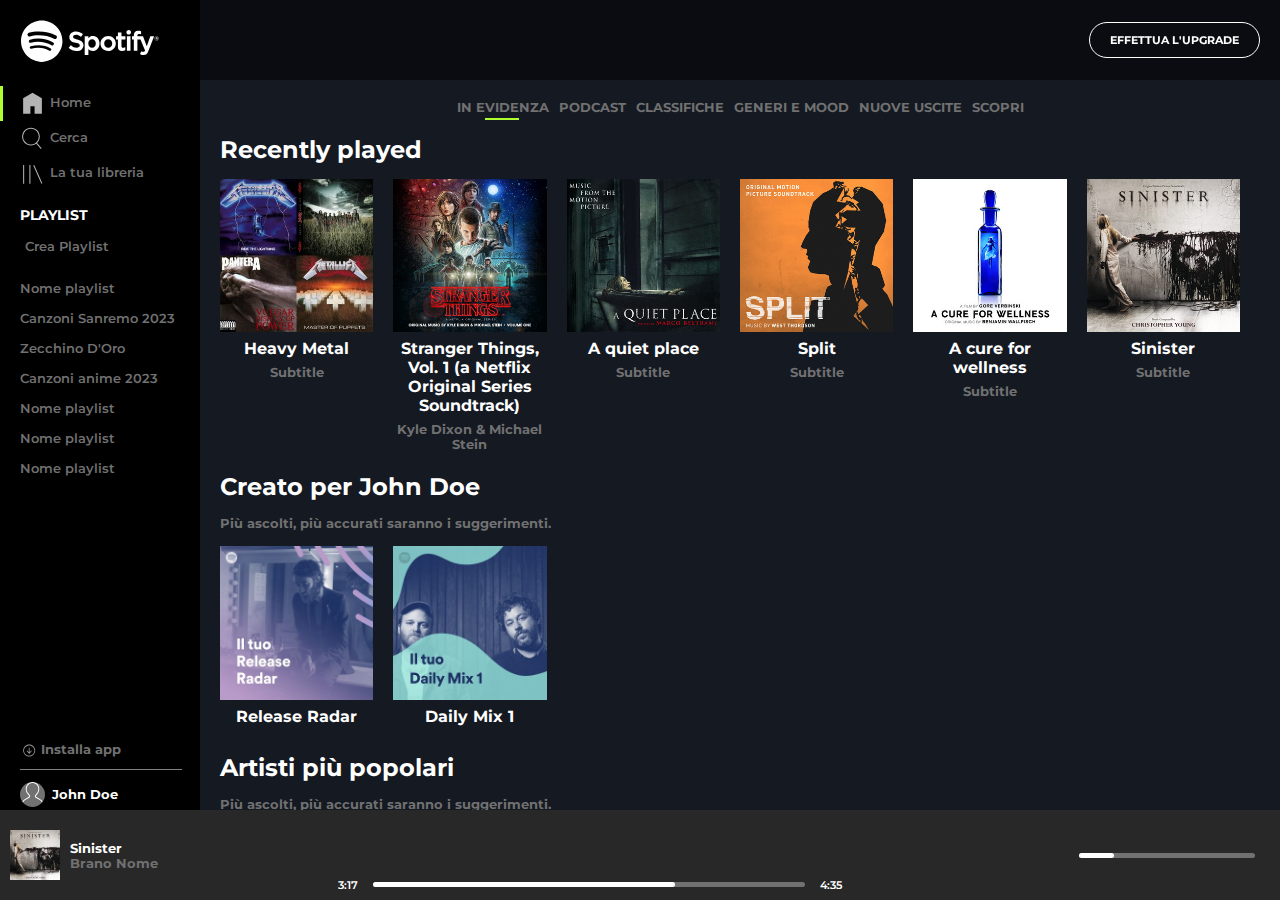
==== index.html @ 91c85ca3 "added transform at the play button" ====
<!DOCTYPE html>
<html lang="en">

<head>
    <meta charset="UTF-8">
    <meta http-equiv="X-UA-Compatible" content="IE=edge">
    <meta name="viewport" content="width=device-width, initial-scale=1.0">
    <link rel="preconnect" href="https://fonts.googleapis.com">
    <link rel="preconnect" href="https://fonts.gstatic.com" crossorigin>
    <link href="https://fonts.googleapis.com/css2?family=Montserrat:wght@400;500;600;700&display=swap" rel="stylesheet">
    <link rel="stylesheet" href="https://cdnjs.cloudflare.com/ajax/libs/font-awesome/6.3.0/css/all.min.css"
        integrity="sha512-SzlrxWUlpfuzQ+pcUCosxcglQRNAq/DZjVsC0lE40xsADsfeQoEypE+enwcOiGjk/bSuGGKHEyjSoQ1zVisanQ=="
        crossorigin="anonymous" referrerpolicy="no-referrer" />
    <link rel="stylesheet" href="css/style.css">
    <link rel="shortcut icon" href="img/favicon.ico" type="image/x-icon">
    <title>Spotify</title>
</head>

<body>
    <div class="wrapper">
        <main class="d-flex">
            <nav class="app-nav d-flex ">
                <div class="topbar">
                    <div class="logo">
                        <img src="img/logo.svg" alt="Spotify Logo">
                    </div>
                    <div class="small-logo">
                        <img src="img/logo-small.svg" alt="Spotify Logo">
                    </div>
                    <div class="dirnav navelement">
                        <ul>
                            <li id="homeselection"><a href="#"><img src="img/home.svg"
                                        alt="home button"><span>Home</span></a></li>
                            <li><a href="#"><img src="img/search.svg" alt="search button"><span>Cerca</span></a></li>
                            <li><a href="#"><img src="img/libreria.svg" alt="library"><span>La tua libreria</span></a>
                            </li>
                        </ul>
                    </div>
                    <div class="dirnav mt15 navelement" id="playlistsection">
                        <h5 class="u-text">Playlist</h5>
                        <ul id="playlist">
                            <li><a href="#"><i class="fa-sharp fa-regular fa-square-plus"></i>Crea Playlist</a></li>
                            <li><a href="#">Nome playlist</a></li>
                            <li><a href="#">Canzoni Sanremo 2023</a></li>
                            <li><a href="#">Zecchino D'Oro</a></li>
                            <li><a href="#">Canzoni anime 2023</a></li>
                            <li><a href="#">Nome playlist</a></li>
                            <li><a href="#">Nome playlist</a></li>
                            <li><a href="#">Nome playlist</a></li>
                            <a href="#"></a>
                        </ul>
                    </div>
                </div>
                <div class="bottombar">
                    <div class="profile">
                        <div class="downloadapp"></div>
                        <a class="grey xstext bold" href="#"><img src="img/download.svg"><span>Installa app</span></a>
                    </div>
                    <div class="profileinfo">
                        <img id="iconprofile" src="img/profile.svg">
                        <span>John Doe</span>
                    </div>
                </div>
            </nav>
            <div class="app-content">
                <div class="d-flex align-center" id="app-header">
                    <div class="controlstop d-flex">
                        <div class="controlalbumimg">
                            <img src="img/sinister.jpeg" alt="sinister cover">
                        </div>
                        <div class="controlalbuminfo">
                            <h5>Sinister</h5>
                            <p class="subtitle">Brano Nome</p>



                            <div class="underbar">
                                <div class="overbar">
                                </div>
                                <div class="circlebar">
                                </div>
                            </div>


                            
                        </div>
                        
                    </div>
                    <div class="mr10">
                        <a class="btn-upgrade u-text" href="#">Effettua l'upgrade</a>
                    </div>
                </div>
                <nav id="category-nav" class="u-text">
                    <ul class="d-flex justify-center wrap gap10">
                        <li><a href="#">In e<span class="greenline">vide</span>nza</a></li>
                        <li><a href="#">Po<span>dca</span>st</a></li>
                        <li><a href="#">Cla<span>ssifi</span>che</a></li>
                        <li><a href="#">Ge<span>neri e mo</span>od</a></li>
                        <li><a href="#">Nu<span>ove us</span>cite</a></li>
                        <li><a href="#">Sc<span>op</span>ri</a></li>
                    </ul>
                </nav>
                <section class="songlist">
                    <h2 class="pb15">Recently played</h2>
                    <div class="row d-flex">
                        <div class="album">
                            <div class="albumselection">
                                <div class="albumimage mb7">
                                    <img src="img/metal_lifting.jpg" alt="heavy metal cover">
                                </div>
                                <div class="infoalbum">
                                    <h3 class="mb7">Heavy Metal</h3>
                                    <p class="subtitle">Subtitle</p>
                                </div>
                            </div>
                        </div>
                        <div class="album">
                            <div class="albumselection">
                                <div class="albumimage mb7">
                                    <img src="img/stranger.jpeg" alt="stranger things cover">
                                </div>
                                <div class="infoalbum">
                                    <h3 class="mb7">Stranger Things, Vol.
                                        1 (a Netflix Original
                                        Series Soundtrack)</h3>
                                    <p class="subtitle">Kyle Dixon & Michael Stein</p>
                                </div>
                            </div>
                        </div>
                        <div class="album">
                            <div class="albumselection">
                                <div class="albumimage mb7">
                                    <img src="img/aquietplace.jpeg" alt="a quiet place cover">
                                </div>
                                <div class="infoalbum">
                                    <h3 class="mb7">A quiet place</h3>
                                    <p class="subtitle">Subtitle</p>
                                </div>
                            </div>
                        </div>
                        <div class="album">
                            <div class="albumselection">
                                <div class="albumimage mb7">
                                    <img src="img/split.jpeg" alt="split cover">
                                </div>
                                <div class="infoalbum">
                                    <h3 class="mb7">Split</h3>
                                    <p class="subtitle">Subtitle</p>
                                </div>
                            </div>
                        </div>
                        <div class="album">
                            <div class="albumselection">
                                <div class="albumimage mb7">
                                    <img src="img/cure.jpeg" alt="a cure for wellness cover">
                                </div>
                                <div class="infoalbum">
                                    <h3 class="mb7">A cure for wellness</h3>
                                    <p class="subtitle">Subtitle</p>
                                </div>
                            </div>
                        </div>
                        <div class="album">
                            <div class="albumselection">
                                <div class="albumimage mb7">
                                    <img src="img/sinister.jpeg" alt="sinister cover">
                                </div>
                                <div class="infoalbum">
                                    <h3 class="mb7">Sinister</h3>
                                    <p class="subtitle">Subtitle</p>
                                </div>
                            </div>
                        </div>
                    </div>
                </section>
                <section class="songlist">
                    <h2 class="pb15">Creato per John Doe</h2>
                    <p class="subtitle pb15">Più ascolti, più accurati saranno i suggerimenti.</p>
                    <div class="row d-flex nowrap">
                        <div class="album">
                            <div class="albumselection">
                                <div class="albumimage mb7">
                                    <img src="img/radar.jpeg" alt="radar logo">
                                </div>
                                <div class="infoalbum">
                                    <h3 class="mb7">Release Radar</h3>
                                </div>
                            </div>
                        </div>
                        <div class="album">
                            <div class="albumselection">
                                <div class="albumimage mb7">
                                    <img src="img/mixdaily.jpeg" alt="daily mix logo">
                                </div>
                                <div class="infoalbum">
                                    <h3 class="mb7">Daily Mix 1</h3>
                                </div>
                            </div>
                        </div>
                    </div>
                </section>
                <section class="songlist" id="mostpopular">
                    <h2 class="pb15">Artisti più popolari</h2>
                    <p class="subtitle pb15">Più ascolti, più accurati saranno i suggerimenti.</p>
                    <div class="row d-flex nowrap">
                        <div class="album">
                            <div class="albumselection">
                                <div class="albumimage mb7">
                                    <img src="img/youg.jpeg" alt="lana del ray cover">
                                </div>
                                <div class="infoalbum">
                                    <h3 class="mb7">Lana del Ray</h3>
                                </div>
                            </div>
                        </div>
                        <div class="album">
                            <div class="albumselection">
                                <div class="albumimage mb7">
                                    <img src="img/einaudi.jpeg" alt="ludovico einaudi">
                                </div>
                                <div class="infoalbum">
                                    <h3 class="mb7">Ludovico Einaudi</h3>
                                </div>
                            </div>
                        </div>
                    </div>
                </section>
            </div>
        </main>
        <div id="controlbar">
            <div class="wrapbar d-flex align-center">
                <div class="leftbar d-flex align-center">
                    <div class="controlalbumimg">
                        <img src="img/sinister.jpeg" alt="sinister cover">
                    </div>
                    <div class="controlalbuminfo">
                        <h5>Sinister</h5>
                        <p class="subtitle">Brano Nome</p>
                    </div>
                    <div class="controlico">
                        <a href="#"><i class="fa-regular fa-heart"></i></a>
                        <a href="#"><i class="fa-sharp fa-regular fa-folder"></i></a>
                    </div>
                </div>
                <div class="centerbar d-flex align-center">
                    <div class="controls">
                        <i class="fa-solid fa-shuffle"></i>
                        <i class="fa-solid fa-backward-step"></i>
                        <i id="playb" class="fa-sharp fa-regular fa-circle-play"></i>
                        <i class="fa-solid fa-forward-step"></i>
                        <i class="fa-solid fa-rotate-right"></i>
                    </div>
                    <div class="d-flex align-center lenghtbar">
                        <h5>3:17</h5>
                        <div class="underbar">
                            <div class="overbar">
                            </div>
                            <div class="circlebar">
                            </div>
                        </div>
                        <h5>4:35</h5>
                    </div>
                </div>
                <div class="rightbar align-center d-flex ">
                    <div class="iconsright">
                        <i class="fa-solid fa-bars"></i>
                        <i class="fa-sharp fa-solid fa-tv"></i>
                        <i class="fa-solid fa-volume-high"></i>
                    </div>
                    <div class="underbar">
                        <div class="overbar">
                        </div>
                        <div class="circlebar">
                        </div>
                    </div>
                </div>
            </div>
        </div>
    </div>
</body>

</html>
---- css/style.css ----
/* RESET */
* {
    box-sizing: border-box;
    margin: 0;
    padding: 0;
}

.small-logo {
    display: none;
}

a {
    text-decoration: none;
    color: var(--grey);
    transition: 0.3s;
}

ul li {
    list-style: none;
    cursor: pointer;
    transition: 0.3s;
}

/* SCROLLING */
html {
    scroll-behavior: smooth;
}

/* FONT */
body {
    font-family: 'Montserrat', sans-serif;
}

:root {
    /* Color styles */
    --dark-color: #141922;
    --dark-grey: #282828;
    --black: black;
    --white: white;
    --grey: #717171;
    --light-grey: #C1C1C1;
    --highlight: #ADFF2F;
}

/* WEBAPP WRAPPER */
.wrapper {
    width: 100%;
    height: 100vh;
    background-color: var(--black);
    color: var(--white);
    overflow: hidden;
}

main {
    width: 100%;
    height: calc(100% - 90px);
    background-color: var(--dark-color);
    overflow: hidden;
}

#controlbar {
    width: 100%;
    height: 90px;
    background-color: var(--dark-grey);
}

#app-header .controlstop {
    display:none;
}

#app-header {
    position: fixed;
    top: 0;
    right: 0;
    width: calc(100% - 200px);
    height: 80px;
    background-color: rgba(0, 0, 0, 0.5);
    z-index:1000;
    justify-content: flex-end;
}

#category-nav {
    color: var(--grey);
    margin-top: 100px;
    font-weight: 700;
    font-size: 0.8rem;
}

.app-nav {
    width: 200px;
    min-height: 480px;
    height: calc(100vh - 90px);
    background-color: var(--black);
    flex-flow: column nowrap;
    justify-content: space-between;
}

.logo img {
    width: 80%;
    padding: 20px 0 20px 20px;
}

.navelement ul li {
    padding-left: 20px;
    padding-top: 5px;
    padding-bottom: 5px;
    font-size: 0.8rem;
    font-weight: 600;
    color: var(--grey)
}

.navelement img {
    width: 30px;
    vertical-align: middle;
    padding-right: 5px;
    opacity: 0.7;
}

#homeselection,
.dirnav.navelement ul li:hover {
    border-left: 3px solid var(--highlight);
    padding-left: 17px;
}

#playlist li {
    padding-bottom: 10px;
}

#playlist {
    overflow: auto;
    max-height: 44vh;
}

.navelement h5 {
    padding-left: 20px;
    font-size: 0.9rem;
}

.app-content {
    width: calc(100% - 200px);
    height: 100%;
    background-color: var(--dark-color);
    overflow-y: auto;
}

.songlist {
    margin-top: 20px;
    color: white;
    padding: 0px 20px;
    width: 100%;
}

.row {
    flex-wrap: wrap;
}

.album {
    width: calc(100% / 6);
    padding-right: 20px;
    text-align: center;
}

.infoalbum h3 {
    font-size: 1rem;
}

.albumimage img {
    width: 100%;
    display: block;
}

.subtitle {
    font-size: 0.8rem;
    color: var(--grey);
    font-weight: bold;
}

#mostpopular img {
    border-radius: 50%;
}

.profile {
    padding-left: 20px;
    padding-bottom: 2px;
    flex-flow: column;
    justify-content: flex-end;
}

.profile img {
    width: 13%;
    vertical-align: middle;
    padding-right: 5px;
}

.profile a {
    display: block;
    border-bottom: 1px solid grey;
    width: 90%;
    padding-bottom: 10px;
}

.profile p {
    padding-top: 10px;
}

#iconprofile {
    background-color: var(--grey);
    border-radius: 50%;
    width: 25px;
    height: 25px;
    margin-right: 3px;
}

.profileinfo {
    margin-top: 10px;
    margin-bottom: 3px;
    padding-left: 20px;
}

.profileinfo img {
    vertical-align: middle;
}

.profileinfo span {
    font-size: 0.8rem;
    font-weight: bold;
}

#playb:hover {
    transform:scale(1.2);
    
}

.wrapbar {
    justify-content: space-between;
    height: 100%;
    padding: 0px 10px;
}

.controlalbumimg {
    width: 60px;
    min-width: 60px;
    padding-right: 10px;
}

.controlalbumimg img {
    width: 100%;
    vertical-align: middle;
}

.controlico {
    padding-left: 30px;
}

.controlico i {
    padding-right: 5px;
    color: var(--grey);
}

.controls i,
.rightbar i {
    padding: 0px 10px;
}

.controls {
    margin-bottom: 10px;
}

.centerbar {
    flex-flow: column nowrap;
    width: 40%;
}

.rightbar {
    flex-flow: row;
}

.rightbar .underbar {
    width: 100%;
    height: 5px;
}

.rightbar .overbar {
    width: 20%;
    height: 5px;
}

.rightbar .circlebar {
    left: 19%;
}

/* UTILITIES  */
.overflowauto {
    overflow: auto;
}

.mediumheight {
    height: 300px;
}

.controls .fa-circle-play {
    font-size: 2.5rem;
    padding: 0 20px;
}

.d-flex {
    display: flex;
}

.justify-center {
    justify-content: center;
}

.justify-end {
    justify-content: flex-end;
}

.align-center {
    align-items: center;
    align-content: center;
}

.wrap {
    flex-wrap: wrap;
}

.nowrap {
    flex-wrap: nowrap;
}

.gap10 {
    gap: 10px;
}

.pb15 {
    padding-bottom: 15px;
}

.mb7 {
    margin-bottom: 7px;
}

.u-text {
    text-transform: uppercase;
}

.mr10 {
    margin-right: 10px;
}

.mt15 {
    margin-top: 15px;
}

.fa-square-plus {
    font-size: 30px;
    vertical-align: middle;
    padding-right: 5px;
}

.grey {
    color: var(--grey)
}

.xstext {
    font-size: 0.8rem;
}

.bold {
    font-weight: bold;
}

.greenline {
    border-bottom: 2px solid var(--highlight);
    padding-bottom: 3px;
}

/* COMPONENTS */
.btn-upgrade {
    padding: 10px 20px;
    display: inline-block;
    border: 1px solid var(--white);
    border-radius: 20px;
    text-decoration: none;
    color: var(--white);
    font-size: 0.7rem;
    font-weight: bold;
    margin-right: 10px;
    transition: 0.3s;
}

.leftbar {
    width: 230px;
}

.iconsright {
    width: 232px;
}

.rightbar {
    width: 330px;
}

.underbar {
    width: 100%;
    height: 5px;
    border-radius: 15px;
    background-color: var(--grey);
    margin: 0 15px;
    position: relative;
}

.lenghtbar {
    width: 100%;
}

.lenghtbar h5 {
    font-size: 11px;
    font-weight: 600;
}

.overbar {
    position: absolute;
    width: 70%;
    height: 5px;
    border-radius: 15px;
    background-color: var(--white);
    top: 0;
    left: 0;
    z-index: 3;
}

.circlebar {
    position: absolute;
    width: 15px;
    height: 15px;
    border-radius: 50%;
    background-color: var(--white);
    bottom: -5px;
    left: 69%;
    z-index: 3;
    opacity: 0;
    transition: 0.1s;
}

.volumebar {
    width: 100%;
}

/* HOVER */
.lenghtbar:hover .circlebar {
    opacity: 1;
}

i:hover {
    cursor: pointer;
    color: var(--highlight);
    transition: 0.3s;
}

.underbar:hover .circlebar {
    opacity: 1;

}

.lenghtbar:hover .overbar {
    background-color: var(--highlight);
    cursor: pointer;
}

.rightbar .underbar:hover .overbar {
    background-color: var(--highlight);
    cursor: pointer;
}

li:hover a,
.xstext.bold:hover {
    color: var(--white);
}

.xstext.bold img {
    opacity: 0.6;
}

.xstext.bold:hover img {
    opacity: 1;
}

.dirnav li:hover img {
    opacity: 1;
}

.albumimage {
    position: relative;
}

#category-nav ul li span:not(.greenline) {
    border-bottom: 2px solid transparent;
    padding-bottom: 3px;
}

#category-nav ul li:hover span {
    border-color: var(--highlight);
}


.albumselection .albumimage::after {
    font-family: 'Font Awesome 6 Free';
    font-size: 3rem;
    content: "\f144";
    display: flex;
    justify-content: center;
    align-items: center;
    background-color: rgba(0, 0, 0, 0.5);
    position: absolute;
    top: 0;
    left: 0;
    width: 100%;
    height: 100%;
    opacity: 0;
    transition: 0.3s;
}

.albumselection:hover .albumimage::after {
    opacity: 1;
}

.albumselection:hover {
    cursor: pointer;
}

#mostpopular .albumselection .albumimage::after {
    border-radius: 50%;
}

.btn-upgrade:hover {
    transform: scale(1.2)
}

@media screen and (max-width:1200px) {
    .album {
        width: calc(100% / 5);
    }

    .subtitle {
        padding-bottom: 10px;
    }
}

@media screen and (max-width:950px) {
    .album {
        width: calc(100% / 4);
    }

    .leftbar i, .rightbar i {
        display:none;
    }

    .leftbar {
        width: 174px;
    }

    .rightbar {
        width: 160px;
    }
}

@media screen and (max-width:756px) {
    .album {
        width: calc(100% / 3);
    }

    #app-header {
        justify-content: space-evenly;
        align-items: center;
    }

    #app-header .underbar {
        margin:0;
    }

    #app-header .controlstop {
        display:flex;
    }

    #app-header .controlstop:hover .overbar {
        background-color: var(--highlight);
        cursor: pointer;
}

@media screen and (max-width:756px) {
    .leftbar {
        display:none;
    }

    .rightbar {
        display:none;
    }

    .centerbar {
        width: 100%;
    }

@media screen and (max-width:576px) {
    .album {
        width: calc(100% / 2);
    }

    .app-nav {
        width: 45px;
    }

    #app-header,
    .app-content {
        width: calc(100% - 45px);
        
    }

    #playlistsection,
    .app-nav span,
    .logo {
        display: none;
    }

    #homeselection,
    .navelement ul li {
        padding: 0;
        margin: 0;
        border-left: 0;
        padding-bottom: 10px;

    }

    .dirnav.navelement {
        display: flex;
        justify-content: center;
    }

    .profile,
    .profileinfo {
        width: 100%;
        margin: 0;
        padding: 0;
        border: 0;
    }

    .profile a img {
        width: 83%;
    }

    #iconprofile {
        width: 23px;
        height: 23px;
        margin-left: 7px;
        margin-bottom: 3px;
    }

    .profile a {
        border: 0;
        width: 100%;
    }

    .profile img .bottombar {
        display: flex;
        flex-flow: column;
        align-items: center;
        margin-left: 5px;
    }

    .dirnav.navelement ul li:hover {
        border-left: 0px;
        padding-left: 0px;
    }

    .small-logo {
        width: 100%;
        display: flex;
        justify-content: center;
        padding-bottom: 30px;
        padding-top: 10px;
    }

    .small-logo img {
        width: 60%;
        display: block;
    }

}}

@media screen and (max-width:404px) {
#app-header .controlstop {
    display:none;
}


}
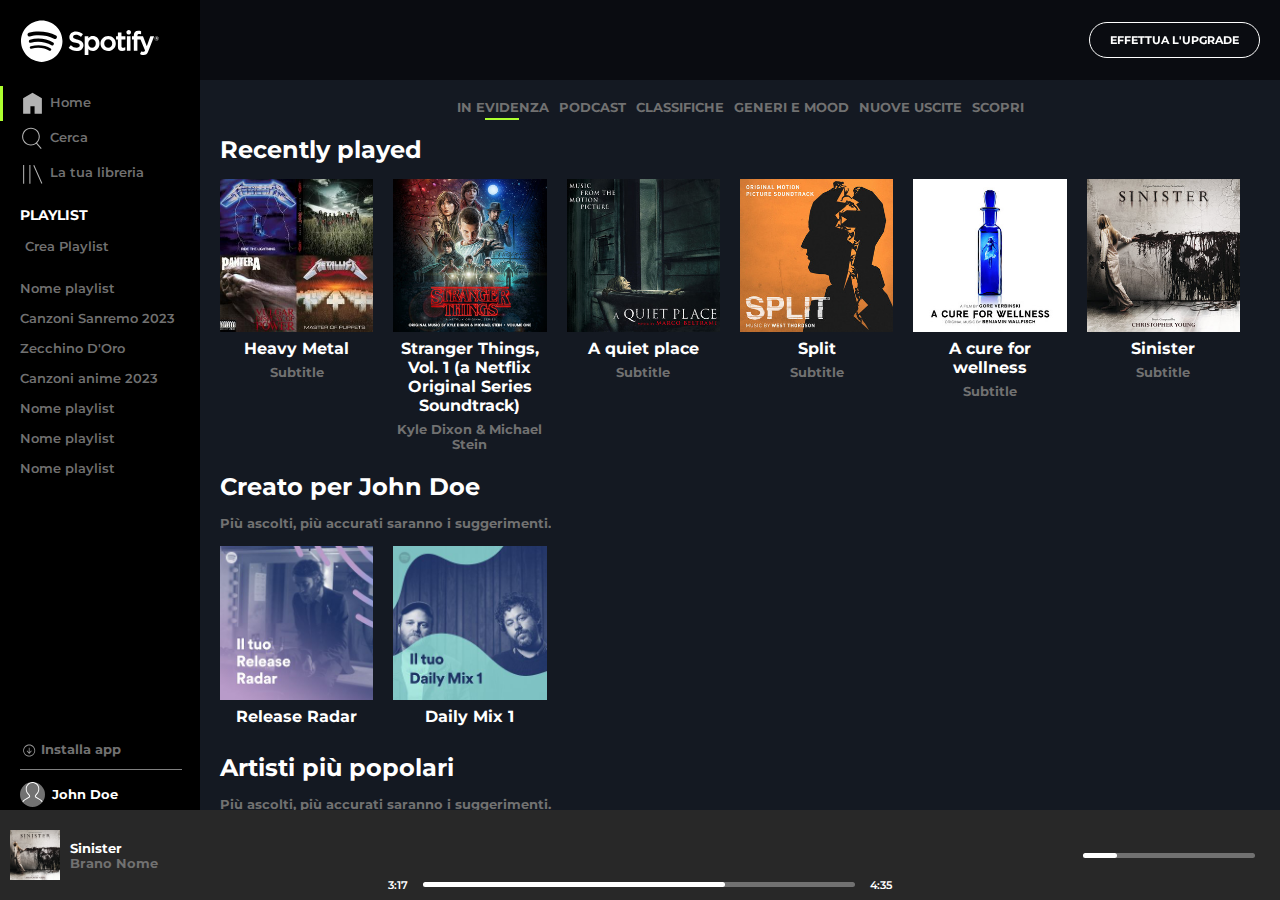
==== commit 1655883d: "fix controlbar" ====
--- a/index.html
+++ b/index.html
@@ -72,8 +72,6 @@
                             <h5>Sinister</h5>
                             <p class="subtitle">Brano Nome</p>
 
-
-
                             <div class="underbar">
                                 <div class="overbar">
                                 </div>
@@ -81,10 +79,7 @@
                                 </div>
                             </div>
 
-
-                            
-                        </div>
-                        
+                        </div>
                     </div>
                     <div class="mr10">
                         <a class="btn-upgrade u-text" href="#">Effettua l'upgrade</a>
--- a/css/style.css
+++ b/css/style.css
@@ -65,7 +65,7 @@
 }
 
 #app-header .controlstop {
-    display:none;
+    display: none;
 }
 
 #app-header {
@@ -75,7 +75,7 @@
     width: calc(100% - 200px);
     height: 80px;
     background-color: rgba(0, 0, 0, 0.5);
-    z-index:1000;
+    z-index: 1000;
     justify-content: flex-end;
 }
 
@@ -227,8 +227,8 @@
 }
 
 #playb:hover {
-    transform:scale(1.2);
-    
+    transform: scale(1.2);
+
 }
 
 .wrapbar {
@@ -389,16 +389,13 @@
     transition: 0.3s;
 }
 
-.leftbar {
-    width: 230px;
+.leftbar,
+.rightbar {
+    width: 325px;
 }
 
 .iconsright {
     width: 232px;
-}
-
-.rightbar {
-    width: 330px;
 }
 
 .underbar {
@@ -460,7 +457,6 @@
 
 .underbar:hover .circlebar {
     opacity: 1;
-
 }
 
 .lenghtbar:hover .overbar {
@@ -502,7 +498,6 @@
 #category-nav ul li:hover span {
     border-color: var(--highlight);
 }
-
 
 .albumselection .albumimage::after {
     font-family: 'Font Awesome 6 Free';
@@ -537,6 +532,10 @@
     transform: scale(1.2)
 }
 
+#app-header .controlstop {
+    background-color: var;
+}
+
 @media screen and (max-width:1200px) {
     .album {
         width: calc(100% / 5);
@@ -552,14 +551,12 @@
         width: calc(100% / 4);
     }
 
-    .leftbar i, .rightbar i {
-        display:none;
-    }
-
-    .leftbar {
-        width: 174px;
-    }
-
+    .leftbar i,
+    .rightbar i {
+        display: none;
+    }
+
+    .leftbar,
     .rightbar {
         width: 160px;
     }
@@ -576,123 +573,125 @@
     }
 
     #app-header .underbar {
-        margin:0;
+        margin: 0;
     }
 
     #app-header .controlstop {
-        display:flex;
+        display: flex;
     }
 
     #app-header .controlstop:hover .overbar {
         background-color: var(--highlight);
         cursor: pointer;
+    }
+
+    #app-header .controlstop:hover .circlebar {
+        opacity: 1;
+    }
 }
 
 @media screen and (max-width:756px) {
     .leftbar {
-        display:none;
+        display: none;
     }
 
     .rightbar {
-        display:none;
+        display: none;
     }
 
     .centerbar {
         width: 100%;
     }
 
-@media screen and (max-width:576px) {
-    .album {
-        width: calc(100% / 2);
-    }
-
-    .app-nav {
-        width: 45px;
-    }
-
-    #app-header,
-    .app-content {
-        width: calc(100% - 45px);
-        
-    }
-
-    #playlistsection,
-    .app-nav span,
-    .logo {
+    @media screen and (max-width:576px) {
+        .album {
+            width: calc(100% / 2);
+        }
+
+        .app-nav {
+            width: 45px;
+        }
+
+        #app-header,
+        .app-content {
+            width: calc(100% - 45px);
+
+        }
+
+        #playlistsection,
+        .app-nav span,
+        .logo {
+            display: none;
+        }
+
+        #homeselection,
+        .navelement ul li {
+            padding: 0;
+            margin: 0;
+            border-left: 0;
+            padding-bottom: 10px;
+        }
+
+        .dirnav.navelement {
+            display: flex;
+            justify-content: center;
+        }
+
+        .profile,
+        .profileinfo {
+            width: 100%;
+            margin: 0;
+            padding: 0;
+            border: 0;
+        }
+
+        .profile a img {
+            width: 83%;
+        }
+
+        #iconprofile {
+            width: 23px;
+            height: 23px;
+            margin-left: 7px;
+            margin-bottom: 3px;
+        }
+
+        .profile a {
+            border: 0;
+            width: 100%;
+        }
+
+        .profile img .bottombar {
+            display: flex;
+            flex-flow: column;
+            align-items: center;
+            margin-left: 5px;
+        }
+
+        .dirnav.navelement ul li:hover {
+            border-left: 0px;
+            padding-left: 0px;
+        }
+
+        .small-logo {
+            width: 100%;
+            display: flex;
+            justify-content: center;
+            padding-bottom: 30px;
+            padding-top: 10px;
+        }
+
+        .small-logo img {
+            width: 60%;
+            display: block;
+        }
+    }
+}
+
+@media screen and (max-width:404px) {
+    #app-header .controlstop {
         display: none;
     }
 
-    #homeselection,
-    .navelement ul li {
-        padding: 0;
-        margin: 0;
-        border-left: 0;
-        padding-bottom: 10px;
-
-    }
-
-    .dirnav.navelement {
-        display: flex;
-        justify-content: center;
-    }
-
-    .profile,
-    .profileinfo {
-        width: 100%;
-        margin: 0;
-        padding: 0;
-        border: 0;
-    }
-
-    .profile a img {
-        width: 83%;
-    }
-
-    #iconprofile {
-        width: 23px;
-        height: 23px;
-        margin-left: 7px;
-        margin-bottom: 3px;
-    }
-
-    .profile a {
-        border: 0;
-        width: 100%;
-    }
-
-    .profile img .bottombar {
-        display: flex;
-        flex-flow: column;
-        align-items: center;
-        margin-left: 5px;
-    }
-
-    .dirnav.navelement ul li:hover {
-        border-left: 0px;
-        padding-left: 0px;
-    }
-
-    .small-logo {
-        width: 100%;
-        display: flex;
-        justify-content: center;
-        padding-bottom: 30px;
-        padding-top: 10px;
-    }
-
-    .small-logo img {
-        width: 60%;
-        display: block;
-    }
-
-}}
-
-@media screen and (max-width:404px) {
-#app-header .controlstop {
-    display:none;
-}
-
-
-}
-
-
+}
+}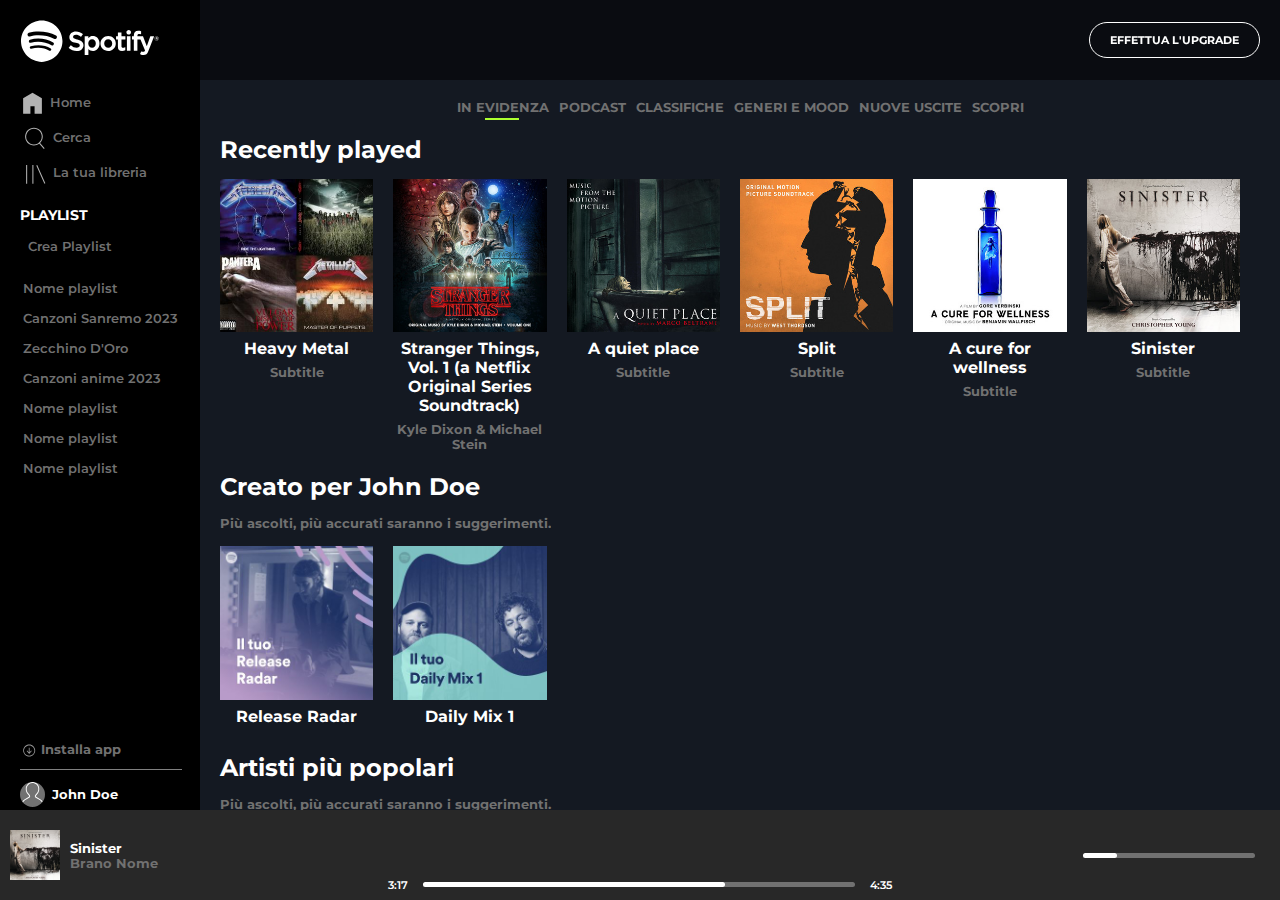
==== commit 9bd808b1: "last mediaquery now support only 1 album for row" ====
--- a/index.html
+++ b/index.html
@@ -171,7 +171,7 @@
                 <section class="songlist">
                     <h2 class="pb15">Creato per John Doe</h2>
                     <p class="subtitle pb15">Più ascolti, più accurati saranno i suggerimenti.</p>
-                    <div class="row d-flex nowrap">
+                    <div class="row d-flex">
                         <div class="album">
                             <div class="albumselection">
                                 <div class="albumimage mb7">
@@ -197,7 +197,7 @@
                 <section class="songlist" id="mostpopular">
                     <h2 class="pb15">Artisti più popolari</h2>
                     <p class="subtitle pb15">Più ascolti, più accurati saranno i suggerimenti.</p>
-                    <div class="row d-flex nowrap">
+                    <div class="row d-flex">
                         <div class="album">
                             <div class="albumselection">
                                 <div class="albumimage mb7">
@@ -258,9 +258,9 @@
                 </div>
                 <div class="rightbar align-center d-flex ">
                     <div class="iconsright">
-                        <i class="fa-solid fa-bars"></i>
+                        <i id="barsicon" class="fa-solid fa-bars"></i>
                         <i class="fa-sharp fa-solid fa-tv"></i>
-                        <i class="fa-solid fa-volume-high"></i>
+                        <i id="volumeicon" class="fa-solid fa-volume-high"></i>
                     </div>
                     <div class="underbar">
                         <div class="overbar">
--- a/css/style.css
+++ b/css/style.css
@@ -3,6 +3,8 @@
     box-sizing: border-box;
     margin: 0;
     padding: 0;
+    scrollbar-width: auto;
+    scrollbar-color: #8d8d9b #ffffff;
 }
 
 .small-logo {
@@ -121,6 +123,12 @@
     border-left: 3px solid var(--highlight);
     padding-left: 17px;
 }
+#homeselection,
+.dirnav.navelement ul li {
+    border-left: 3px solid transparent;
+}
+
+
 
 #playlist li {
     padding-bottom: 10px;
@@ -546,6 +554,18 @@
     }
 }
 
+@media screen and (max-width:1136px) {
+    #barsicon {
+        display: none;
+    }
+
+    .iconsright {
+        margin-left: 50px;
+    }
+
+}
+
+
 @media screen and (max-width:950px) {
     .album {
         width: calc(100% / 4);
@@ -558,7 +578,16 @@
 
     .leftbar,
     .rightbar {
-        width: 160px;
+        width: 222px;
+    }
+
+    .rightbar .iconsright {
+        display: block;
+    }
+
+    #volumeicon {
+        display: block;
+        margin-left: 33px;
     }
 }
 
@@ -679,6 +708,7 @@
             justify-content: center;
             padding-bottom: 30px;
             padding-top: 10px;
+            margin-right:5px;
         }
 
         .small-logo img {
@@ -692,6 +722,33 @@
     #app-header .controlstop {
         display: none;
     }
-
-}
-}+    .album {
+        width: calc(100% / 1);
+    }
+}
+
+@media screen and (max-height:90px) {
+    #app-header {
+        display:none;
+    }
+}
+/* SCROLLBAR STYLE WEBKIT */
+
+  *::-webkit-scrollbar {
+    width: 11px;
+  }
+
+  *::-webkit-scrollbar-track {
+    background:transparent;
+  }
+
+  *::-webkit-scrollbar-thumb {
+    background-color: #5a5a5a;
+    border-radius: 1px;
+  }
+    *::-webkit-scrollbar-thumb:hover
+    {
+        background-color: #898989;
+    }
+  
+    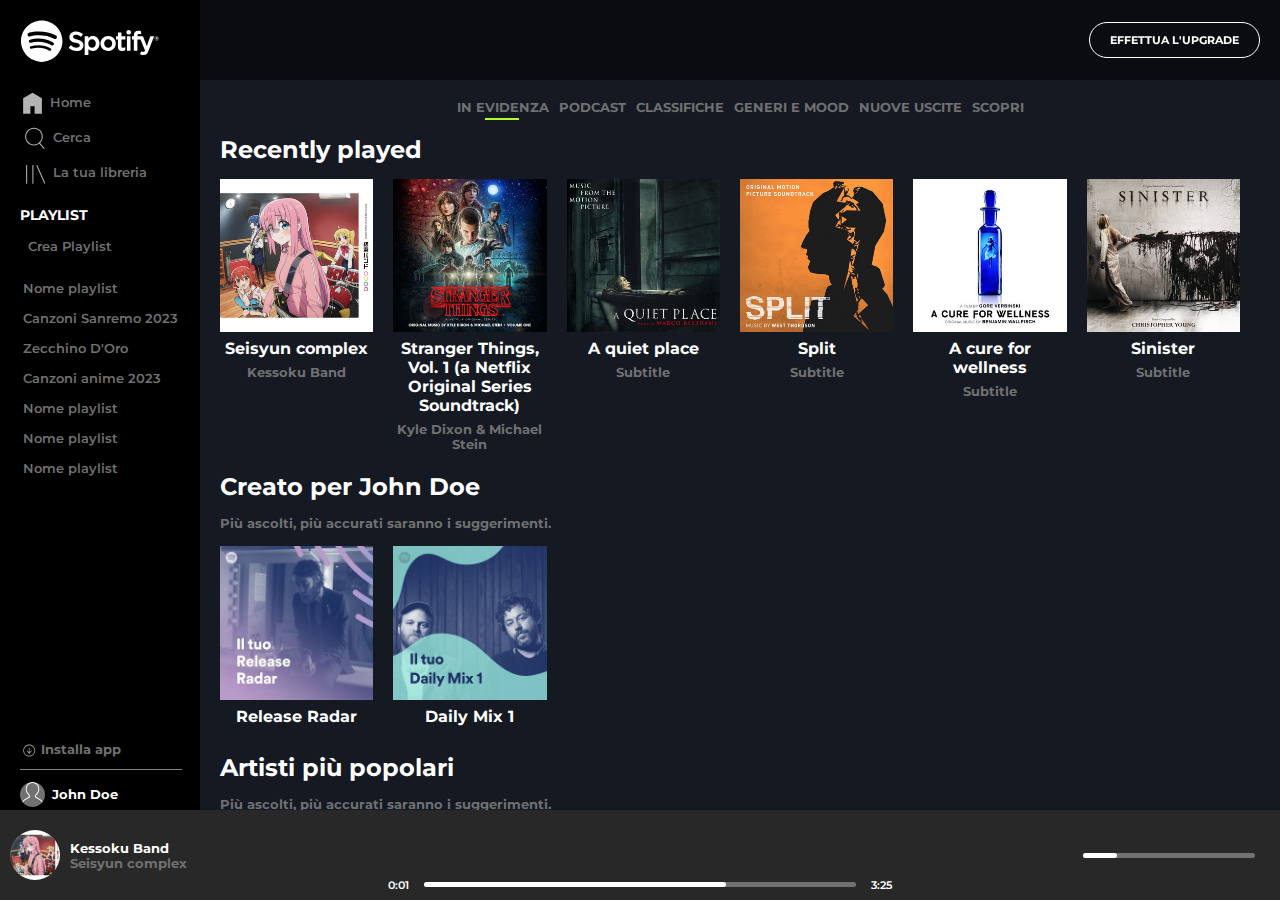
==== commit d45bb654: "added working lenghtbar, song on autoplay etc" ====
--- a/index.html
+++ b/index.html
@@ -17,6 +17,12 @@
 </head>
 
 <body>
+    <!-- AUDIO ON AUTOPLAY -->
+    <audio autoplay>
+        <source src="songs/seisyuncomplex.mp3" type="audio/mpeg">
+        Il tuo browser non supporta l'elemento audio.
+    </audio>
+    <!--  /AUDIO ON AUTOPLAY -->
     <div class="wrapper">
         <main class="d-flex">
             <nav class="app-nav d-flex ">
@@ -66,11 +72,11 @@
                 <div class="d-flex align-center" id="app-header">
                     <div class="controlstop d-flex">
                         <div class="controlalbumimg">
-                            <img src="img/sinister.jpeg" alt="sinister cover">
+                            <img src="img/kessosuband.jpg" alt="sinister cover">
                         </div>
                         <div class="controlalbuminfo">
-                            <h5>Sinister</h5>
-                            <p class="subtitle">Brano Nome</p>
+                            <h5>Kessosu Band</h5>
+                            <p class="subtitle">Seisyun complex</p>
 
                             <div class="underbar">
                                 <div class="overbar">
@@ -101,11 +107,11 @@
                         <div class="album">
                             <div class="albumselection">
                                 <div class="albumimage mb7">
-                                    <img src="img/metal_lifting.jpg" alt="heavy metal cover">
-                                </div>
-                                <div class="infoalbum">
-                                    <h3 class="mb7">Heavy Metal</h3>
-                                    <p class="subtitle">Subtitle</p>
+                                    <img src="img/kessosuband.jpg" alt="kessosu band cover">
+                                </div>
+                                <div class="infoalbum">
+                                    <h3 class="mb7">Seisyun complex</h3>
+                                    <p class="subtitle">Kessoku Band</p>
                                 </div>
                             </div>
                         </div>
@@ -226,11 +232,11 @@
             <div class="wrapbar d-flex align-center">
                 <div class="leftbar d-flex align-center">
                     <div class="controlalbumimg">
-                        <img src="img/sinister.jpeg" alt="sinister cover">
+                        <img src="img/kessosuband.jpg" alt="sinister cover">
                     </div>
                     <div class="controlalbuminfo">
-                        <h5>Sinister</h5>
-                        <p class="subtitle">Brano Nome</p>
+                        <h5>Kessoku Band</h5>
+                        <p class="subtitle">Seisyun complex</p>
                     </div>
                     <div class="controlico">
                         <a href="#"><i class="fa-regular fa-heart"></i></a>
@@ -246,14 +252,14 @@
                         <i class="fa-solid fa-rotate-right"></i>
                     </div>
                     <div class="d-flex align-center lenghtbar">
-                        <h5>3:17</h5>
+                        <h5>0:01</h5>
                         <div class="underbar">
                             <div class="overbar">
                             </div>
                             <div class="circlebar">
                             </div>
                         </div>
-                        <h5>4:35</h5>
+                        <h5>3:25</h5>
                     </div>
                 </div>
                 <div class="rightbar align-center d-flex ">
--- a/css/style.css
+++ b/css/style.css
@@ -123,6 +123,7 @@
     border-left: 3px solid var(--highlight);
     padding-left: 17px;
 }
+
 #homeselection,
 .dirnav.navelement ul li {
     border-left: 3px solid transparent;
@@ -697,10 +698,13 @@
             margin-left: 5px;
         }
 
+        .dirnav.navelement ul li,
         .dirnav.navelement ul li:hover {
             border-left: 0px;
             padding-left: 0px;
-        }
+            border: 0;
+        }
+
 
         .small-logo {
             width: 100%;
@@ -708,7 +712,6 @@
             justify-content: center;
             padding-bottom: 30px;
             padding-top: 10px;
-            margin-right:5px;
         }
 
         .small-logo img {
@@ -722,6 +725,7 @@
     #app-header .controlstop {
         display: none;
     }
+
     .album {
         width: calc(100% / 1);
     }
@@ -729,26 +733,70 @@
 
 @media screen and (max-height:90px) {
     #app-header {
-        display:none;
-    }
-}
+        display: none;
+    }
+}
+
 /* SCROLLBAR STYLE WEBKIT */
 
-  *::-webkit-scrollbar {
+*::-webkit-scrollbar {
     width: 11px;
-  }
-
-  *::-webkit-scrollbar-track {
-    background:transparent;
-  }
-
-  *::-webkit-scrollbar-thumb {
+}
+
+*::-webkit-scrollbar-track {
+    background: transparent;
+}
+
+*::-webkit-scrollbar-thumb {
     background-color: #5a5a5a;
     border-radius: 1px;
-  }
-    *::-webkit-scrollbar-thumb:hover
-    {
-        background-color: #898989;
-    }
-  
-    +}
+
+*::-webkit-scrollbar-thumb:hover {
+    background-color: #898989;
+}
+
+/* EXTRA */
+@keyframes rotatingcd {
+    from {
+        transform: rotate(0deg)
+    }
+
+    to {
+        transform: rotate(360deg)
+    }
+}
+
+@keyframes loadingbar {
+    from {
+        width: 0%;
+    }
+
+    to {
+        width: 100%;
+    }
+}
+
+@keyframes positioncircle {
+    from {
+        left: 0%
+    }
+
+    to {
+        left: 100%
+    }
+}
+
+.controlalbumimg img {
+    border-radius: 50%;
+    animation: rotatingcd 2s linear infinite;
+}
+
+.lenghtbar .underbar .overbar {
+    animation: loadingbar 195s;
+}
+
+.lenghtbar .underbar .circlebar {
+    animation: positioncircle 195s;
+}
+
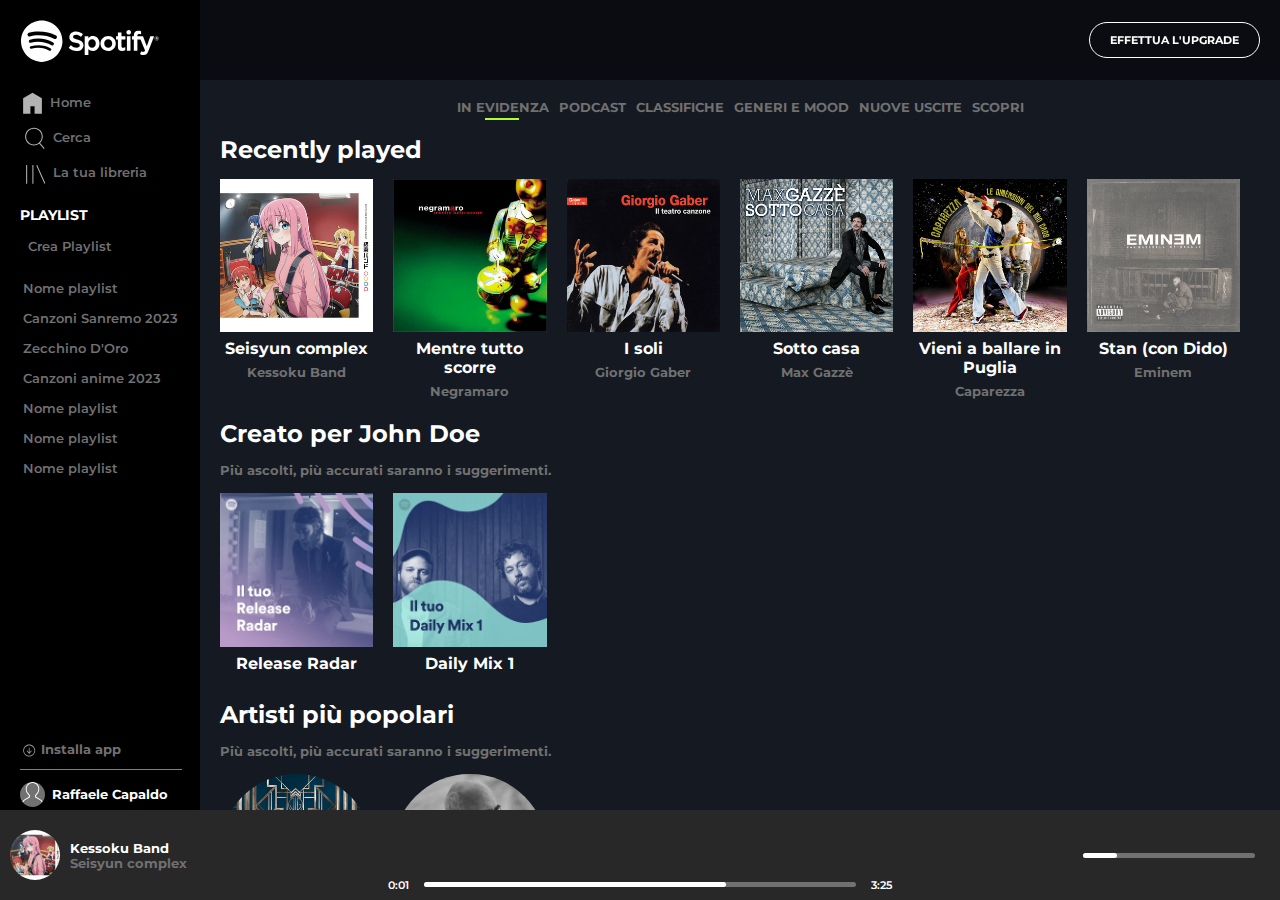
==== commit aa14af1c: "Now you can listen all the songs on click (no js)" ====
--- a/index.html
+++ b/index.html
@@ -18,6 +18,7 @@
 
 <body>
     <!-- AUDIO ON AUTOPLAY -->
+    <!-- NOT ALWAYS WORKING ON CHROMIUM BROWSER https://blog.google/products/chrome/improving-autoplay-chrome/ -->
     <audio autoplay>
         <source src="songs/seisyuncomplex.mp3" type="audio/mpeg">
         Il tuo browser non supporta l'elemento audio.
@@ -35,9 +36,9 @@
                     </div>
                     <div class="dirnav navelement">
                         <ul>
-                            <li id="homeselection"><a href="#"><img src="img/home.svg"
+                            <li id="homeselection"><a href="index.html"><img src="img/home.svg"
                                         alt="home button"><span>Home</span></a></li>
-                            <li><a href="#"><img src="img/search.svg" alt="search button"><span>Cerca</span></a></li>
+                            <li><a href="search.html"><img src="img/search.svg" alt="search button"><span>Cerca</span></a></li>
                             <li><a href="#"><img src="img/libreria.svg" alt="library"><span>La tua libreria</span></a>
                             </li>
                         </ul>
@@ -64,7 +65,7 @@
                     </div>
                     <div class="profileinfo">
                         <img id="iconprofile" src="img/profile.svg">
-                        <span>John Doe</span>
+                        <span>Raffaele Capaldo</span>
                     </div>
                 </div>
             </nav>
@@ -105,6 +106,7 @@
                     <h2 class="pb15">Recently played</h2>
                     <div class="row d-flex">
                         <div class="album">
+                            <a href="index.html">
                             <div class="albumselection">
                                 <div class="albumimage mb7">
                                     <img src="img/kessosuband.jpg" alt="kessosu band cover">
@@ -114,63 +116,73 @@
                                     <p class="subtitle">Kessoku Band</p>
                                 </div>
                             </div>
-                        </div>
-                        <div class="album">
-                            <div class="albumselection">
-                                <div class="albumimage mb7">
-                                    <img src="img/stranger.jpeg" alt="stranger things cover">
-                                </div>
-                                <div class="infoalbum">
-                                    <h3 class="mb7">Stranger Things, Vol.
-                                        1 (a Netflix Original
-                                        Series Soundtrack)</h3>
-                                    <p class="subtitle">Kyle Dixon & Michael Stein</p>
-                                </div>
-                            </div>
-                        </div>
-                        <div class="album">
-                            <div class="albumselection">
-                                <div class="albumimage mb7">
-                                    <img src="img/aquietplace.jpeg" alt="a quiet place cover">
-                                </div>
-                                <div class="infoalbum">
-                                    <h3 class="mb7">A quiet place</h3>
-                                    <p class="subtitle">Subtitle</p>
-                                </div>
-                            </div>
-                        </div>
-                        <div class="album">
-                            <div class="albumselection">
-                                <div class="albumimage mb7">
-                                    <img src="img/split.jpeg" alt="split cover">
-                                </div>
-                                <div class="infoalbum">
-                                    <h3 class="mb7">Split</h3>
-                                    <p class="subtitle">Subtitle</p>
-                                </div>
-                            </div>
-                        </div>
-                        <div class="album">
-                            <div class="albumselection">
-                                <div class="albumimage mb7">
-                                    <img src="img/cure.jpeg" alt="a cure for wellness cover">
-                                </div>
-                                <div class="infoalbum">
-                                    <h3 class="mb7">A cure for wellness</h3>
-                                    <p class="subtitle">Subtitle</p>
-                                </div>
-                            </div>
-                        </div>
-                        <div class="album">
-                            <div class="albumselection">
-                                <div class="albumimage mb7">
-                                    <img src="img/sinister.jpeg" alt="sinister cover">
-                                </div>
-                                <div class="infoalbum">
-                                    <h3 class="mb7">Sinister</h3>
-                                    <p class="subtitle">Subtitle</p>
-                                </div>
-                            </div>
+                            </a>
+                        </div>
+                        <div class="album">
+                            <a href="listen/negramaro.html">
+                            <div class="albumselection">
+                                <div class="albumimage mb7">
+                                    <img src="img/negramaro.jpg" alt="negramaro cover">
+                                </div>
+                                <div class="infoalbum">
+                                    <h3 class="mb7">Mentre tutto scorre</h3>
+                                    <p class="subtitle">Negramaro</p>
+                                </div>
+                            </a>
+                            </div>
+                        </div>
+                        <div class="album">
+                            <a href="listen/gaber.html">
+                            <div class="albumselection">
+                                <div class="albumimage mb7">
+                                    <img src="img/gaber.jpg" alt="gaber cover">
+                                </div>
+                                <div class="infoalbum">
+                                    <h3 class="mb7">I soli</h3>
+                                    <p class="subtitle">Giorgio Gaber</p>
+                                </div>
+                            </div>
+                            </a>
+                        </div>
+                        <div class="album">
+                            <a href="listen/gazze.html">
+                            <div class="albumselection">
+                                <div class="albumimage mb7">
+                                    <img src="img/gazze.jpg" alt="sotto casa cover">
+                                </div>
+                                <div class="infoalbum">
+                                    <h3 class="mb7">Sotto casa</h3>
+                                    <p class="subtitle">Max Gazzè</p>
+                                </div>
+                            
+                            </div>
+                            </a>
+                        </div>
+                        <div class="album">
+                            <a href="listen/caparezza.html">
+                            <div class="albumselection">
+                                <div class="albumimage mb7">
+                                    <img src="img/caparezza.jpg" alt="caparezza cover">
+                                </div>
+                                <div class="infoalbum">
+                                    <h3 class="mb7">Vieni a ballare in Puglia</h3>
+                                    <p class="subtitle">Caparezza</p>
+                                </div>
+                            </div>
+                            </a>
+                        </div>
+                        <div class="album">
+                            <a href="listen/eminem.html">
+                            <div class="albumselection">
+                                <div class="albumimage mb7">
+                                    <img src="img/eminem.jpg" alt="Eminem cover">
+                                </div>
+                                <div class="infoalbum">
+                                    <h3 class="mb7">Stan (con Dido)</h3>
+                                    <p class="subtitle">Eminem</p>
+                                </div>
+                            </div>
+                            </a>
                         </div>
                     </div>
                 </section>
--- a/css/style.css
+++ b/css/style.css
@@ -15,6 +15,10 @@
     text-decoration: none;
     color: var(--grey);
     transition: 0.3s;
+}
+
+a h3 {
+    color:var(--white);
 }
 
 ul li {
@@ -129,8 +133,6 @@
     border-left: 3px solid transparent;
 }
 
-
-
 #playlist li {
     padding-bottom: 10px;
 }
@@ -237,7 +239,6 @@
 
 #playb:hover {
     transform: scale(1.2);
-
 }
 
 .wrapbar {
@@ -545,6 +546,12 @@
     background-color: var;
 }
 
+@media screen and (max-width:1450px) {
+    #searchlist .album {
+        width: calc(100% / 3);
+    }
+}
+
 @media screen and (max-width:1200px) {
     .album {
         width: calc(100% / 5);
@@ -563,9 +570,7 @@
     .iconsright {
         margin-left: 50px;
     }
-
-}
-
+}
 
 @media screen and (max-width:950px) {
     .album {
@@ -645,7 +650,6 @@
         #app-header,
         .app-content {
             width: calc(100% - 45px);
-
         }
 
         #playlistsection,
@@ -705,7 +709,6 @@
             border: 0;
         }
 
-
         .small-logo {
             width: 100%;
             display: flex;
@@ -721,13 +724,24 @@
     }
 }
 
-@media screen and (max-width:404px) {
-    #app-header .controlstop {
-        display: none;
+@media screen and (max-width:420px) {
+    .btn-upgrade {
+        padding: 10px 3px;
+        margin-right: -4px;
+    }
+
+    .btn-upgrade:hover {
+        transform: scale(1.1);
     }
 
     .album {
         width: calc(100% / 1);
+    }
+}
+
+@media screen and (max-width:388px) {
+    .btn-upgrade {
+        display: none;
     }
 }
 
@@ -738,7 +752,6 @@
 }
 
 /* SCROLLBAR STYLE WEBKIT */
-
 *::-webkit-scrollbar {
     width: 11px;
 }
@@ -800,3 +813,87 @@
     animation: positioncircle 195s;
 }
 
+#searchlist {
+    margin-top: 90px;
+}
+
+input {
+    border: 0;
+    border-radius: 500px;
+    color: #000;
+    height: 40px;
+    padding:12px 8px 10px 36px;
+    margin-bottom: 20px;
+    text-overflow: ellipsis;
+    width: 258px;
+    margin-right: 16px;
+}
+
+.searchbar {
+    position: relative;
+}
+
+.search {
+    display: flex;
+    justify-content: center;
+}
+
+#lens {
+    position: absolute;
+    top: 13px;
+    left: 14px;
+    color: var(--black);
+}
+
+#searchlist .albumselection .albumimage::after {
+    content: "Explore";
+    color: #4A7CE1;
+    text-shadow: -1px 0 black, 0 1px black, 1px 0 black, 0 -1px black;
+    font-weight: bold;
+    font-style: oblique;
+    font-size: 2rem;
+    font-family: 'Montserrat';
+    background: linear-gradient(90deg, rgba(2, 0, 36, 0.7567401960784313) 0%, rgba(9, 98, 121, 0.07046568627450978) 45%, rgba(0, 212, 255, 0.4962359943977591) 100%);
+}
+
+#searchlist .album {
+    width: calc(100% / 7);
+    padding-right: 20px;
+    text-align: center;
+}
+
+@media screen and (max-width:1450px) {
+    #searchlist .album {
+        width: calc(100% / 6);
+    }
+}
+
+@media screen and (max-width:1230px) {
+    #searchlist .album {
+        width: calc(100% / 5);
+    }
+}
+
+@media screen and (max-width:1050px) {
+    #searchlist .album {
+        width: calc(100% / 4);
+    }
+}
+
+@media screen and (max-width:800px) {
+    #searchlist .album {
+        width: calc(100% / 3);
+    }
+}
+
+@media screen and (max-width:698px) {
+    #searchlist .album {
+        width: calc(100% / 2);
+    }
+}
+
+@media screen and (max-width:420px) {
+    #searchlist .album {
+        width: calc(100% / 1);
+    }
+}